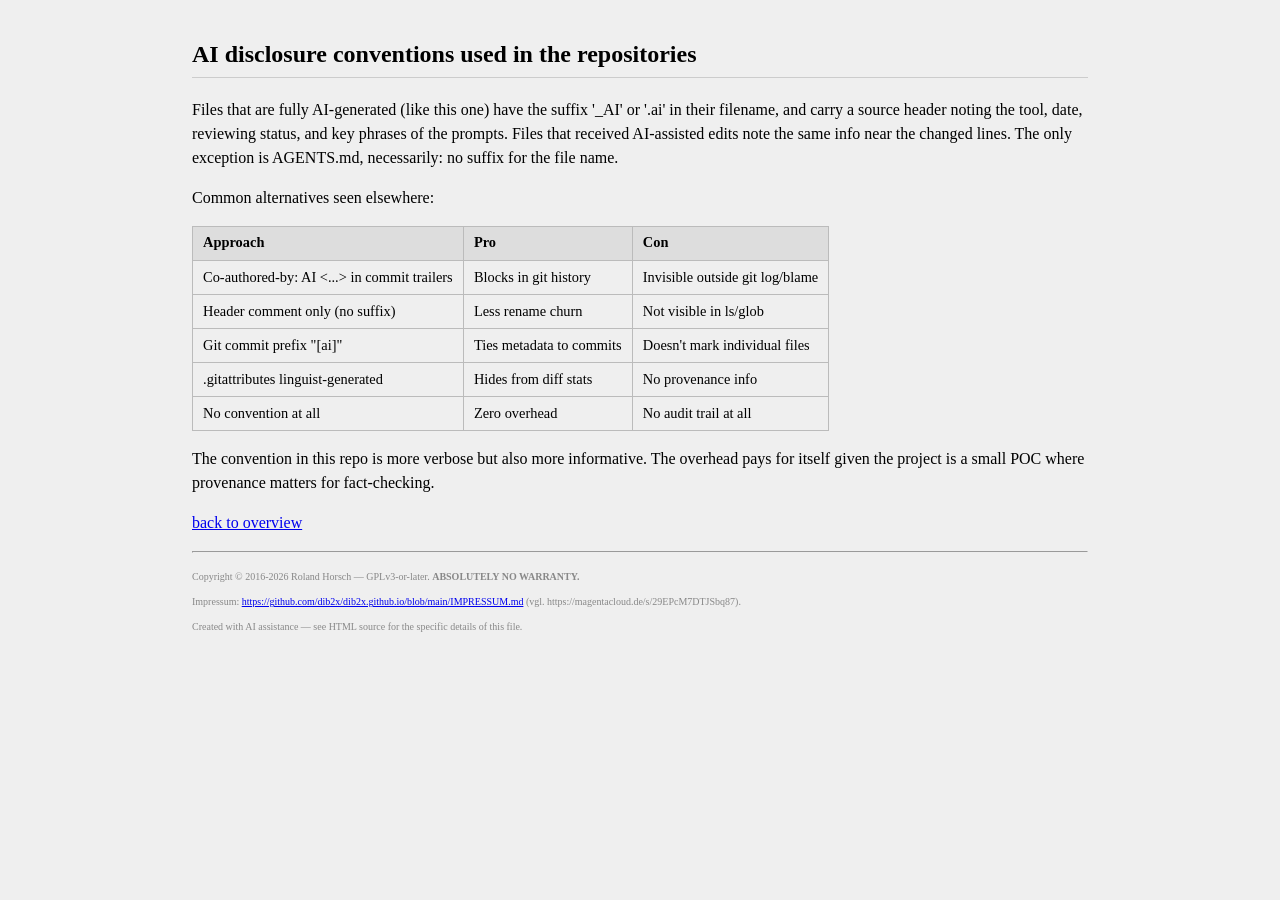
==== ai_disclosure.ai.html @ a4384c67 "Create ai_disclosure.ai.html" ====
<!DOCTYPE html>
<html>
<!-- AI-generated: AI disclosure conventions page (opencode / big-pickle, 2026-05-27). Reviewed 2026-05-27 by Roland Horsch. -->
<head>
    <title>AI disclosure conventions — BWQ</title>
    <link rel="stylesheet" href="css/rho.css">
    <meta name="viewport" content="width=device-width, initial-scale=1">
    <style>
        body { max-width: 56em; margin: 1em auto; padding: 0 1em; line-height: 1.5; }
        h2 { margin-top: 1.5em; border-bottom: 1px solid #ccc; padding-bottom: 0.2em; }
        h3 { margin-top: 1.2em; }
        table { border-collapse: collapse; margin: 1em 0; font-size: 0.9em; }
        th, td { border: 1px solid #bbb; padding: 0.4em 0.7em; text-align: left; }
        th { background: #ddd; }
        code, kbd { background: #e8e8e8; padding: 0.1em 0.3em; border-radius: 3px; font-size: 0.92em; }
        pre { background: #e8e8e8; padding: 0.6em 1em; border-radius: 4px; overflow-x: auto; font-size: 0.88em; }
        .note { color: #555; font-size: 0.9em; margin: 1em 0; }
    </style>
</head>
<body>

<h2>AI disclosure conventions used in the repositories</h2>

<p>Files that are fully AI-generated (like this one) have the suffix '_AI' or '.ai' in their
filename, and carry a source header noting the tool, date, reviewing status, and
key phrases of the prompts.  Files that received AI-assisted edits note the same info near
the changed lines.  The only exception is AGENTS.md, necessarily: no suffix for the file name.</p>

<p>Common alternatives seen elsewhere:</p>

<table>
<tr><th>Approach</th><th>Pro</th><th>Con</th></tr>
<tr><td>Co-authored-by: AI &lt;...&gt; in commit trailers</td><td>Blocks in git history</td><td>Invisible outside git log/blame</td></tr>
<tr><td>Header comment only (no suffix)</td><td>Less rename churn</td><td>Not visible in ls/glob</td></tr>
<tr><td>Git commit prefix "[ai]"</td><td>Ties metadata to commits</td><td>Doesn't mark individual files</td></tr>
<tr><td>.gitattributes linguist-generated</td><td>Hides from diff stats</td><td>No provenance info</td></tr>
<tr><td>No convention at all</td><td>Zero overhead</td><td>No audit trail at all</td></tr>
</table>

<p>The convention in this repo is more verbose but also more informative.
The overhead pays for itself given the project is a small POC where
provenance matters for fact-checking.</p>

<p>
  <a href="overview.html">back to overview</a>
</p>

<hr style="margin:1em 0">
<footer style="font-size:x-small;color:#888">
    <p>Copyright &copy; 2016-2026 Roland Horsch &mdash; GPLv3-or-later.
    <strong>ABSOLUTELY NO WARRANTY.</strong></p>
    <p>Impressum:
    <a href="https://github.com/dib2x/dib2x.github.io/blob/main/IMPRESSUM.md">https://github.com/dib2x/dib2x.github.io/blob/main/IMPRESSUM.md</a>
    (vgl. https://magentacloud.de/s/29EPcM7DTJSbq87).
    </p>
</footer>
<p style="font-size:x-small;color:#888">Created with AI assistance &mdash; see HTML source for the specific details of this file.</p>

</body>
</html>
---- css/rho.css ----
body {
    background-color: #efefef;
}

.myButton {
    position: absolute;
    top: 50%;
    background-color:#48c868;
    border-radius:28px;
    display:inline-block;
    cursor:pointer;
    color:#ffffff;
    font-family:Arial;
    font-size:18px;
    padding:16px 32px;
    text-decoration:none;
}

.wrapper {
    text-align: center;
}

ul {
  list-style-type: none;
  margin: 0;
  padding: 0;
}

li + li {
  margin-top: 10px;
}
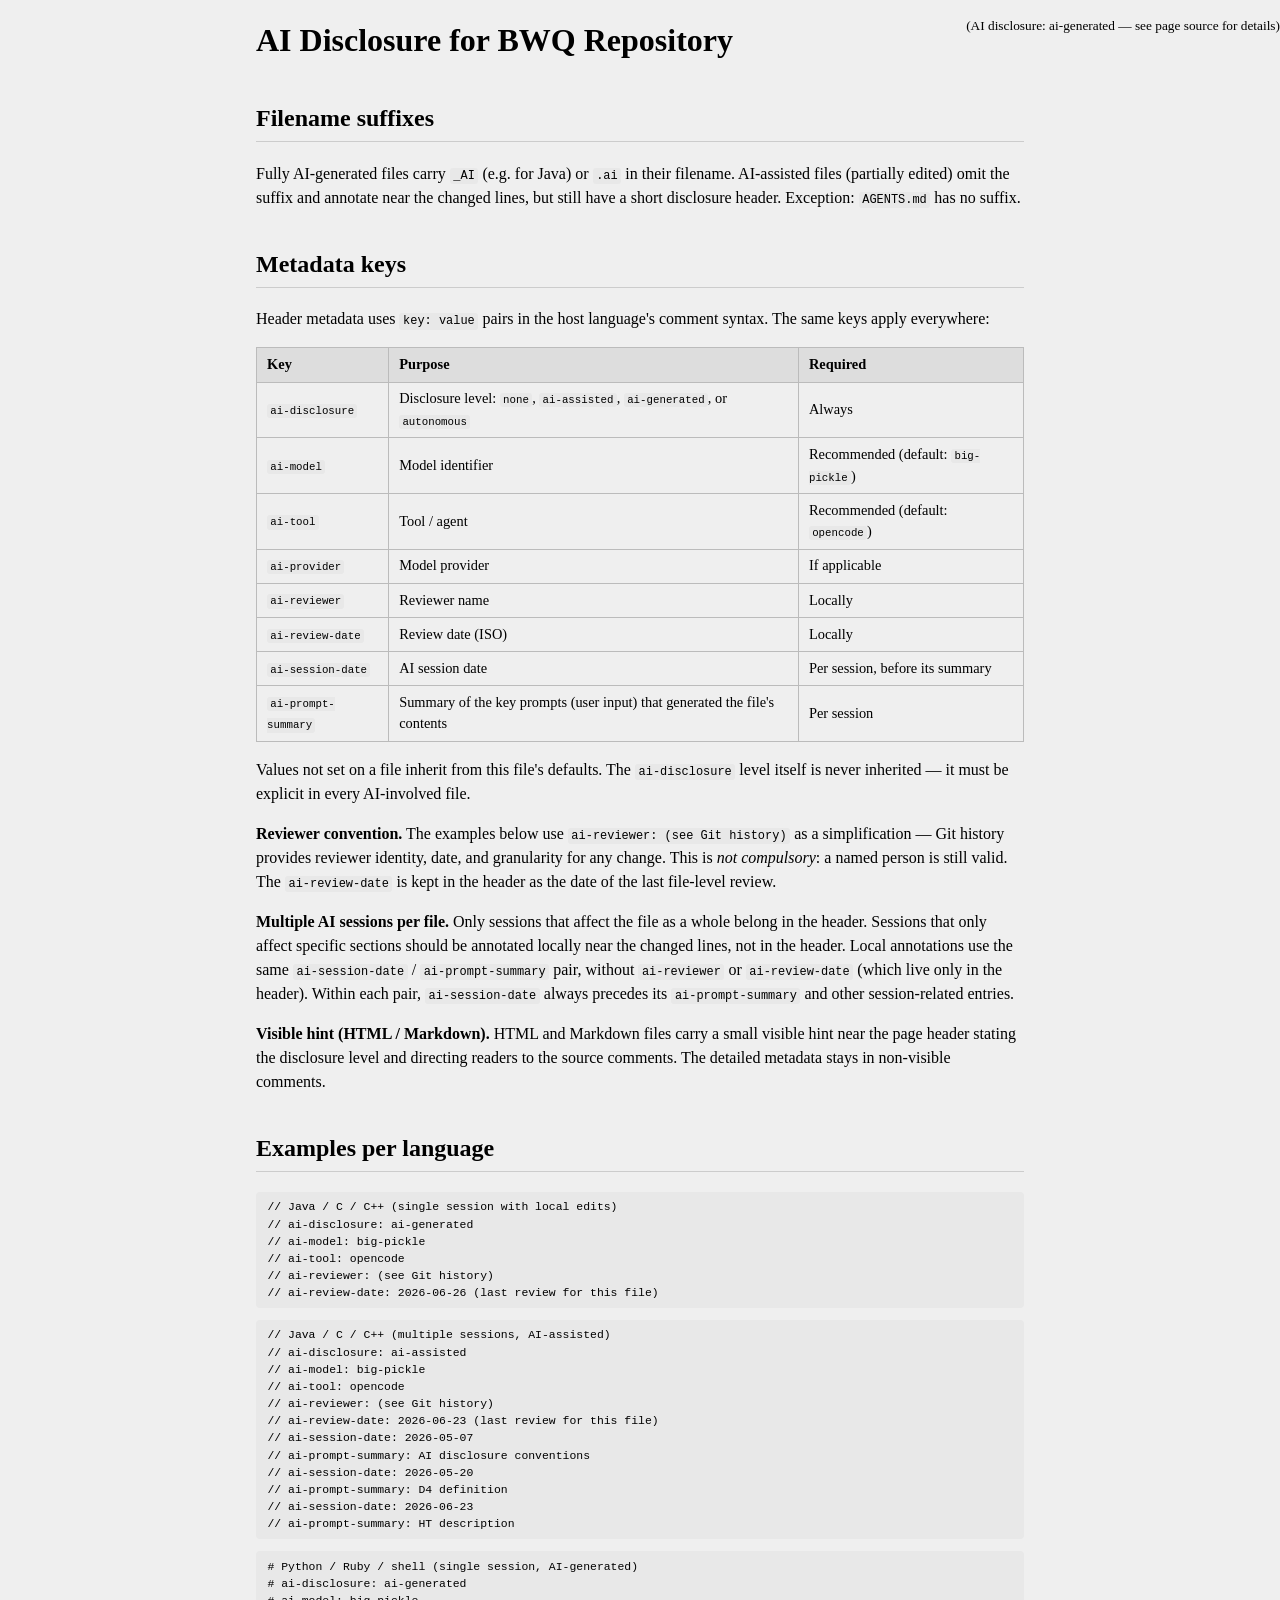
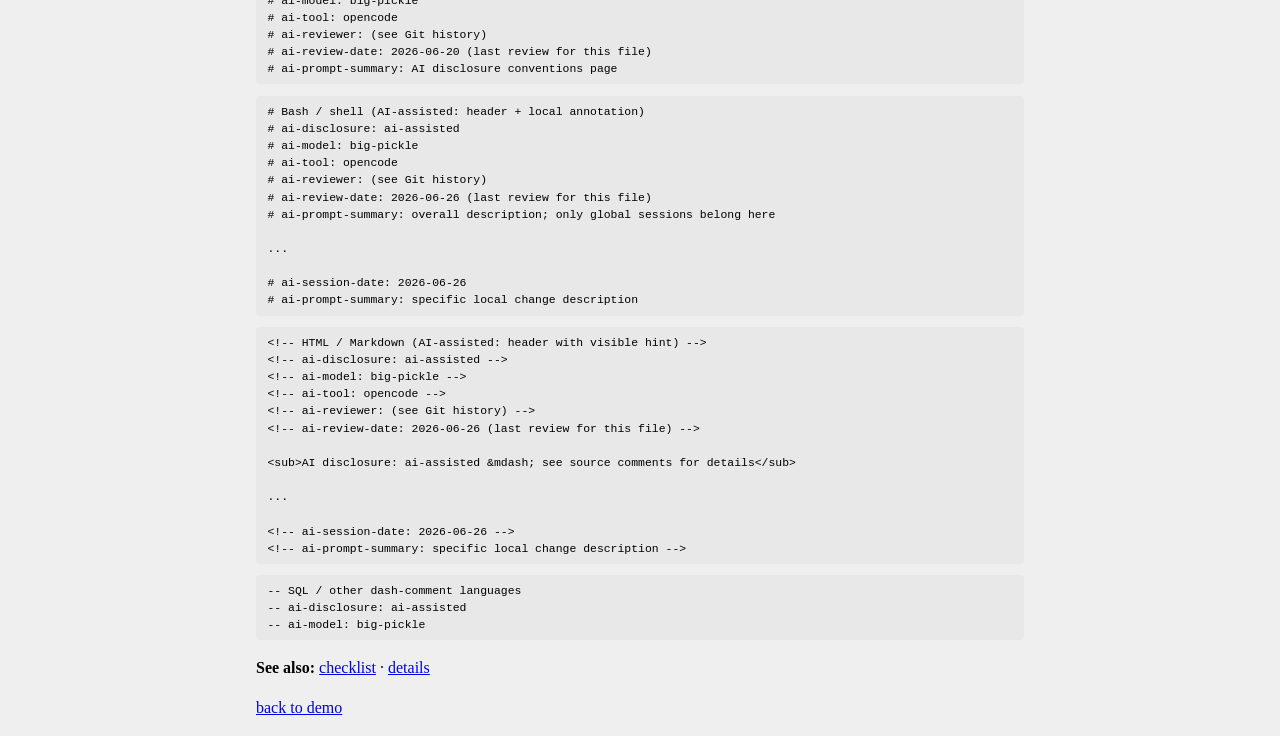
==== commit 215c5462: "Update ai_disclosure.ai.html" ====
--- a/ai_disclosure.ai.html
+++ b/ai_disclosure.ai.html
@@ -1,12 +1,19 @@
 <!DOCTYPE html>
-<html>
-<!-- AI-generated: AI disclosure conventions page (opencode / big-pickle, 2026-05-27). Reviewed 2026-05-27 by Roland Horsch. -->
+<html ai-disclosure="ai-generated" ai-model="big-pickle" ai-tool="opencode">
+<!-- ai-disclosure: ai-generated -->
+<!-- ai-model: big-pickle -->
+<!-- ai-tool: opencode -->
+<!-- ai-reviewer: (see Git history) -->
+<!-- ai-review-date: 2026-06-26 (last review for this file) -->
+<!-- ai-prompt-summary: summary of AI disclosure information (markdown → HTML conversion, opencode / big-pickle, 2026-06-25) -->
 <head>
-    <title>AI disclosure conventions — BWQ</title>
+    <title>AI Disclosure — BWQ repository</title>
     <link rel="stylesheet" href="css/rho.css">
     <meta name="viewport" content="width=device-width, initial-scale=1">
+    <meta name="ai-disclosure" content="ai-generated">
     <style>
-        body { max-width: 56em; margin: 1em auto; padding: 0 1em; line-height: 1.5; }
+        body { max-width: 48em; margin: 1em auto; padding: 0 1em; line-height: 1.5; }
+        h1 { margin-top: 0.5em; }
         h2 { margin-top: 1.5em; border-bottom: 1px solid #ccc; padding-bottom: 0.2em; }
         h3 { margin-top: 1.2em; }
         table { border-collapse: collapse; margin: 1em 0; font-size: 0.9em; }
@@ -19,42 +26,127 @@
 </head>
 <body>
 
-<h2>AI disclosure conventions used in the repositories</h2>
+<sub style="position: absolute; right: 0">(AI disclosure: ai-generated &mdash; see page source for details)</sub>
+<h1>AI Disclosure for BWQ Repository</h1>
 
-<p>Files that are fully AI-generated (like this one) have the suffix '_AI' or '.ai' in their
-filename, and carry a source header noting the tool, date, reviewing status, and
-key phrases of the prompts.  Files that received AI-assisted edits note the same info near
-the changed lines.  The only exception is AGENTS.md, necessarily: no suffix for the file name.</p>
+<h2>Filename suffixes</h2>
 
-<p>Common alternatives seen elsewhere:</p>
+<p>Fully AI-generated files carry <code>_AI</code> (e.g. for Java) or <code>.ai</code> in
+their filename.  AI-assisted files (partially edited) omit the suffix and
+annotate near the changed lines, but still have a short disclosure header.
+Exception: <code>AGENTS.md</code> has no suffix.</p>
+
+<h2>Metadata keys</h2>
+
+<p>Header metadata uses <code>key: value</code> pairs in the host language's comment
+syntax.  The same keys apply everywhere:</p>
 
 <table>
-<tr><th>Approach</th><th>Pro</th><th>Con</th></tr>
-<tr><td>Co-authored-by: AI &lt;...&gt; in commit trailers</td><td>Blocks in git history</td><td>Invisible outside git log/blame</td></tr>
-<tr><td>Header comment only (no suffix)</td><td>Less rename churn</td><td>Not visible in ls/glob</td></tr>
-<tr><td>Git commit prefix "[ai]"</td><td>Ties metadata to commits</td><td>Doesn't mark individual files</td></tr>
-<tr><td>.gitattributes linguist-generated</td><td>Hides from diff stats</td><td>No provenance info</td></tr>
-<tr><td>No convention at all</td><td>Zero overhead</td><td>No audit trail at all</td></tr>
+<tr><th>Key</th><th>Purpose</th><th>Required</th></tr>
+<tr><td><code>ai-disclosure</code></td><td>Disclosure level: <code>none</code>, <code>ai-assisted</code>, <code>ai-generated</code>, or <code>autonomous</code></td><td>Always</td></tr>
+<tr><td><code>ai-model</code></td><td>Model identifier</td><td>Recommended (default: <code>big-pickle</code>)</td></tr>
+<tr><td><code>ai-tool</code></td><td>Tool / agent</td><td>Recommended (default: <code>opencode</code>)</td></tr>
+<tr><td><code>ai-provider</code></td><td>Model provider</td><td>If applicable</td></tr>
+<tr><td><code>ai-reviewer</code></td><td>Reviewer name</td><td>Locally</td></tr>
+<tr><td><code>ai-review-date</code></td><td>Review date (ISO)</td><td>Locally</td></tr>
+<tr><td><code>ai-session-date</code></td><td>AI session date</td><td>Per session, before its summary</td></tr>
+<tr><td><code>ai-prompt-summary</code></td><td>Summary of the key prompts (user input) that generated the file's contents</td><td>Per session</td></tr>
 </table>
 
-<p>The convention in this repo is more verbose but also more informative.
-The overhead pays for itself given the project is a small POC where
-provenance matters for fact-checking.</p>
+<p>Values not set on a file inherit from this file's defaults.  The
+<code>ai-disclosure</code> level itself is never inherited — it must be explicit
+in every AI-involved file.</p>
+
+<p><b>Reviewer convention.</b>
+The examples below use <code>ai-reviewer: (see Git history)</code> as a
+simplification — Git history provides reviewer identity, date, and granularity
+for any change.  This is <em>not compulsory</em>: a named person is still valid.
+The <code>ai-review-date</code> is kept in the header as the
+date of the last file-level review.</p>
+
+<p><b>Multiple AI sessions per file.</b>
+Only sessions that affect the file as a whole belong in the header.
+Sessions that only affect specific sections should be annotated
+locally near the changed lines, not in the header.
+Local annotations use the same <code>ai-session-date</code> /
+<code>ai-prompt-summary</code> pair, without <code>ai-reviewer</code> or
+<code>ai-review-date</code> (which live only in the header).
+Within each pair, <code>ai-session-date</code> always precedes its
+<code>ai-prompt-summary</code> and other session-related entries.</p>
+
+<p><b>Visible hint (HTML / Markdown).</b>
+HTML and Markdown files carry a small visible hint near the page header
+stating the disclosure level and directing readers to the source comments.
+The detailed metadata stays in non-visible comments.</p>
+
+<h2>Examples per language</h2>
+
+<pre>// Java / C / C++ (single session with local edits)
+// ai-disclosure: ai-generated
+// ai-model: big-pickle
+// ai-tool: opencode
+// ai-reviewer: (see Git history)
+// ai-review-date: 2026-06-26 (last review for this file)</pre>
+
+<pre>// Java / C / C++ (multiple sessions, AI-assisted)
+// ai-disclosure: ai-assisted
+// ai-model: big-pickle
+// ai-tool: opencode
+// ai-reviewer: (see Git history)
+// ai-review-date: 2026-06-23 (last review for this file)
+// ai-session-date: 2026-05-07
+// ai-prompt-summary: AI disclosure conventions
+// ai-session-date: 2026-05-20
+// ai-prompt-summary: D4 definition
+// ai-session-date: 2026-06-23
+// ai-prompt-summary: HT description</pre>
+
+<pre># Python / Ruby / shell (single session, AI-generated)
+# ai-disclosure: ai-generated
+# ai-model: big-pickle
+# ai-tool: opencode
+# ai-reviewer: (see Git history)
+# ai-review-date: 2026-06-20 (last review for this file)
+# ai-prompt-summary: AI disclosure conventions page</pre>
+
+<pre># Bash / shell (AI-assisted: header + local annotation)
+# ai-disclosure: ai-assisted
+# ai-model: big-pickle
+# ai-tool: opencode
+# ai-reviewer: (see Git history)
+# ai-review-date: 2026-06-26 (last review for this file)
+# ai-prompt-summary: overall description; only global sessions belong here
+
+...
+
+# ai-session-date: 2026-06-26
+# ai-prompt-summary: specific local change description</pre>
+
+<pre>&lt;!-- HTML / Markdown (AI-assisted: header with visible hint) --&gt;
+&lt;!-- ai-disclosure: ai-assisted --&gt;
+&lt;!-- ai-model: big-pickle --&gt;
+&lt;!-- ai-tool: opencode --&gt;
+&lt;!-- ai-reviewer: (see Git history) --&gt;
+&lt;!-- ai-review-date: 2026-06-26 (last review for this file) --&gt;
+
+&lt;sub&gt;AI disclosure: ai-assisted &amp;mdash; see source comments for details&lt;/sub&gt;
+
+...
+
+&lt;!-- ai-session-date: 2026-06-26 --&gt;
+&lt;!-- ai-prompt-summary: specific local change description --&gt;</pre>
+
+<pre>-- SQL / other dash-comment languages
+-- ai-disclosure: ai-assisted
+-- ai-model: big-pickle</pre>
 
 <p>
-  <a href="overview.html">back to overview</a>
+  <b>See also:</b>
+  <a href="ai_disclosure_checklist.ai.md">checklist</a> &middot;
+  <a href="ai_disclosure_details.ai.html">details</a>
 </p>
 
-<hr style="margin:1em 0">
-<footer style="font-size:x-small;color:#888">
-    <p>Copyright &copy; 2016-2026 Roland Horsch &mdash; GPLv3-or-later.
-    <strong>ABSOLUTELY NO WARRANTY.</strong></p>
-    <p>Impressum:
-    <a href="https://github.com/dib2x/dib2x.github.io/blob/main/IMPRESSUM.md">https://github.com/dib2x/dib2x.github.io/blob/main/IMPRESSUM.md</a>
-    (vgl. https://magentacloud.de/s/29EPcM7DTJSbq87).
-    </p>
-</footer>
-<p style="font-size:x-small;color:#888">Created with AI assistance &mdash; see HTML source for the specific details of this file.</p>
+<p><a href="index.html">back to demo</a></p>
 
 </body>
 </html>
